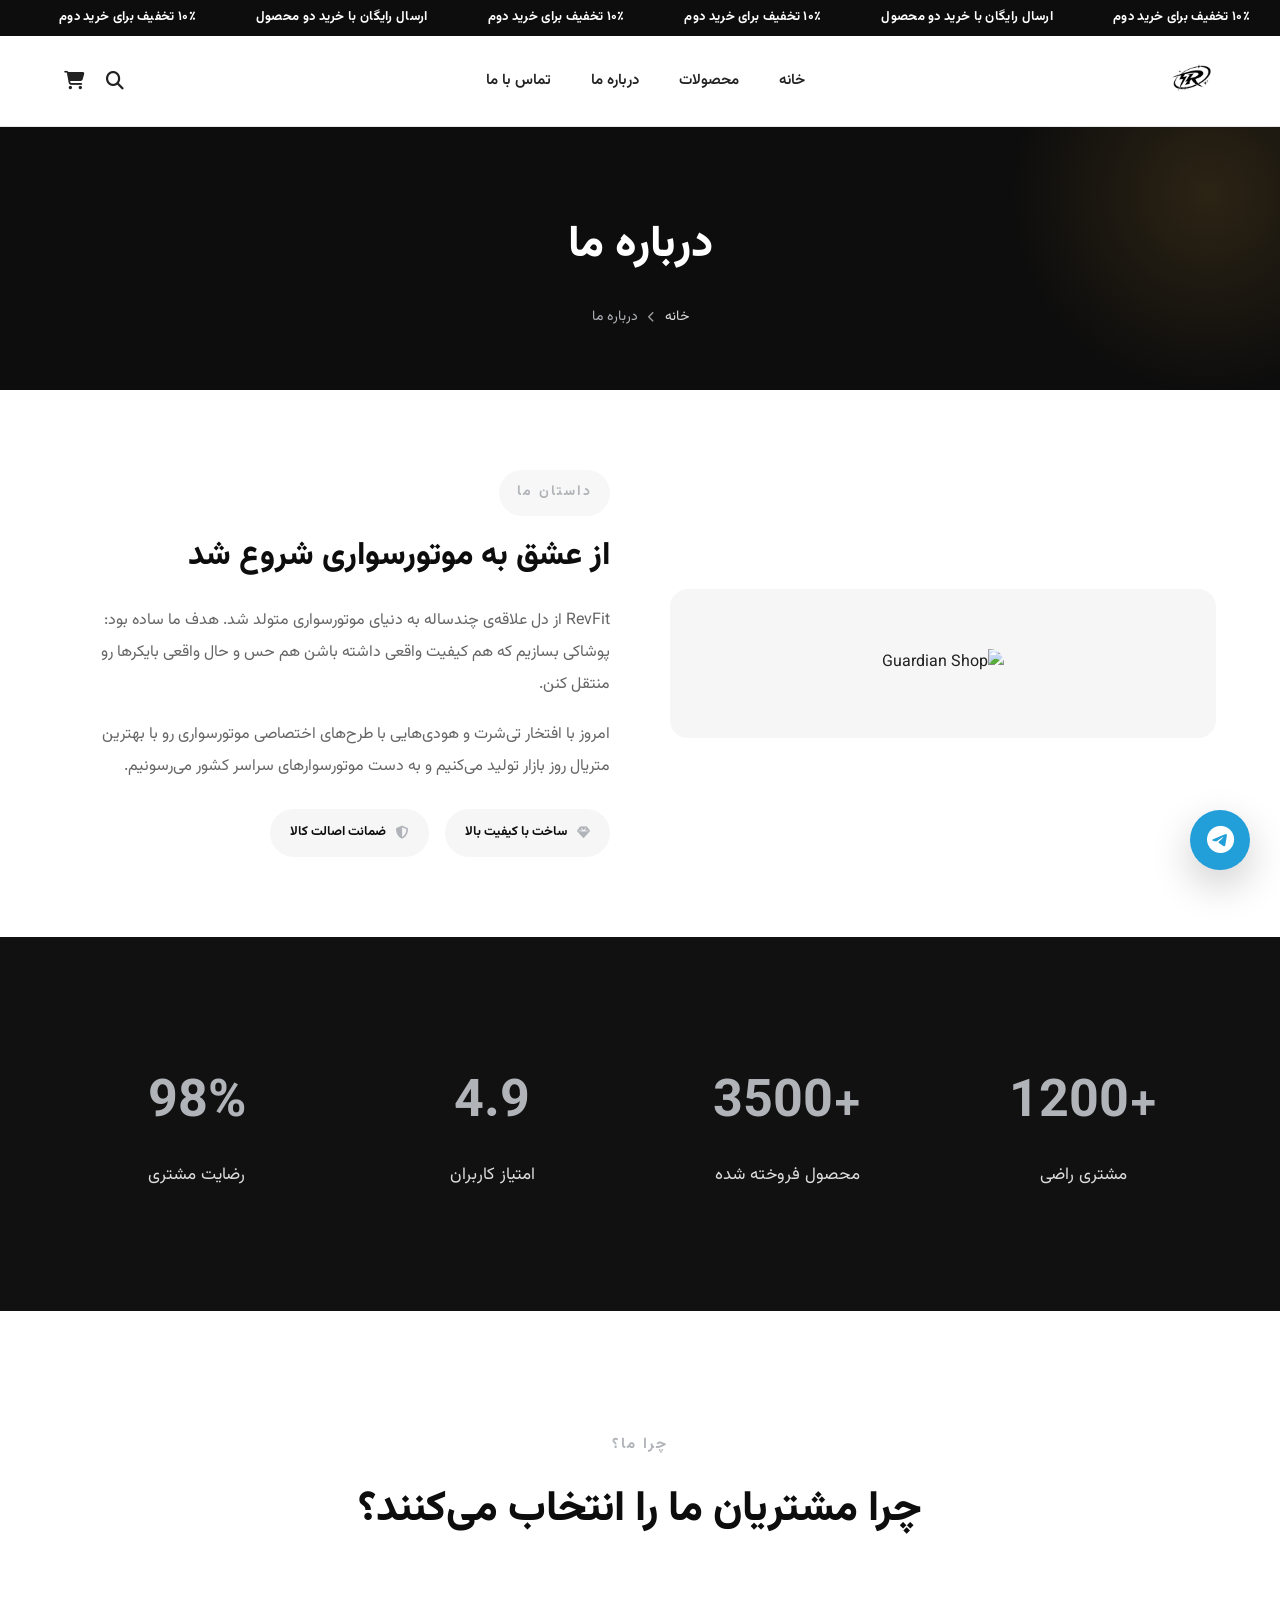
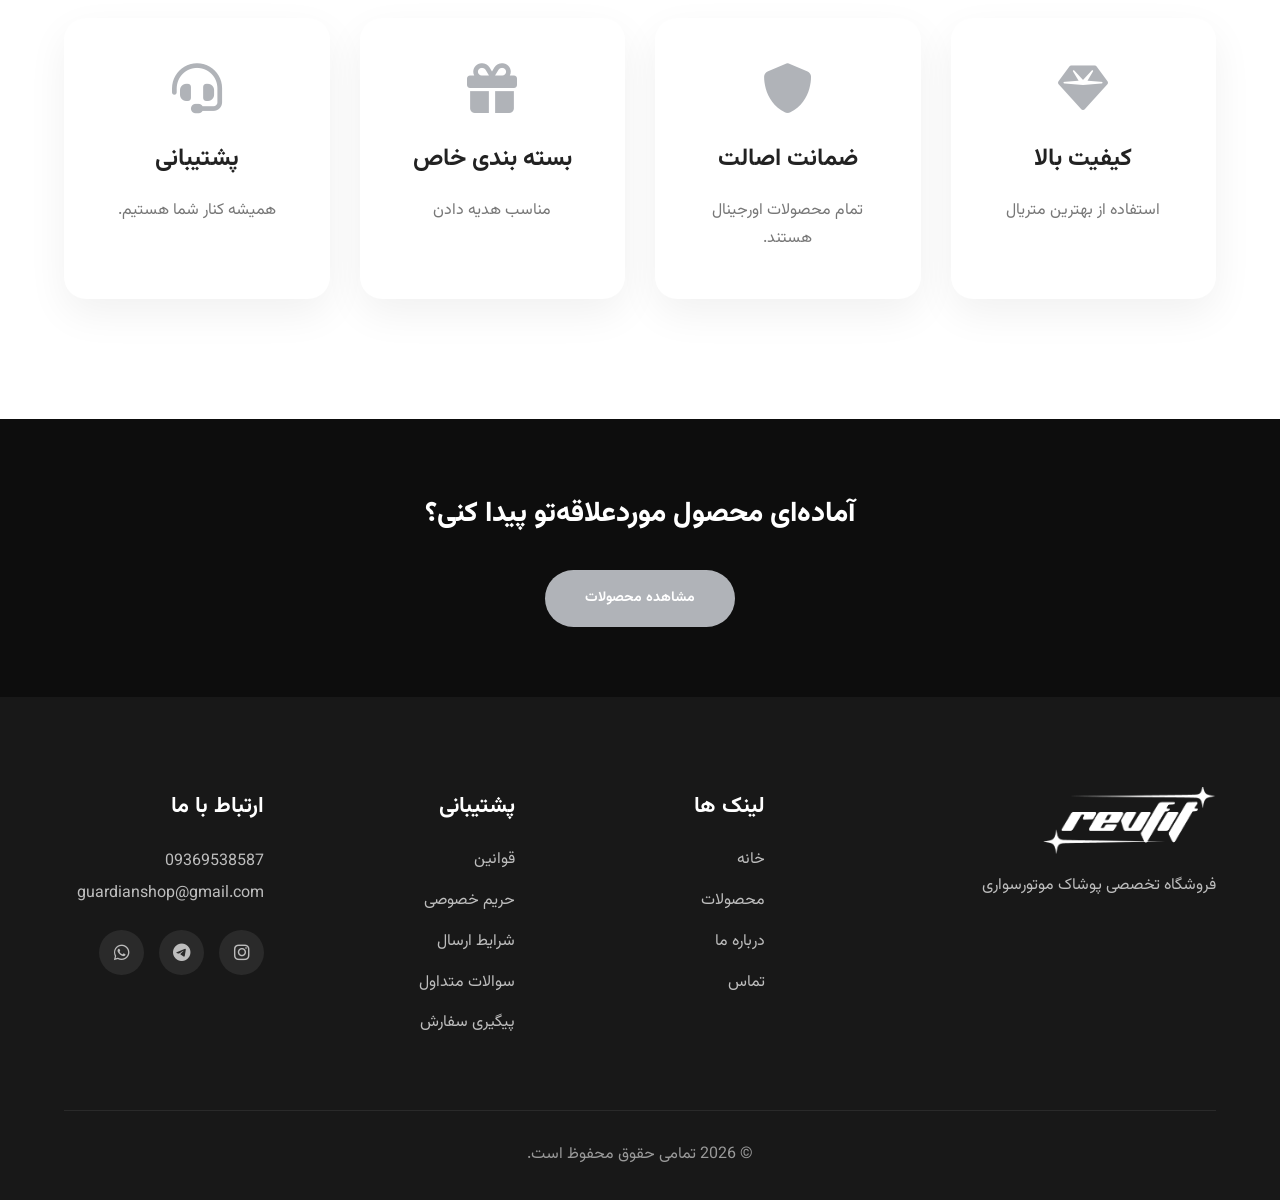
==== html/about.html @ 404ba30d "first commit" ====
<!DOCTYPE html>
<html lang="fa" dir="rtl">

<head>

    <meta charset="UTF-8">

    <meta http-equiv="X-UA-Compatible" content="IE=edge">

    <meta name="viewport" content="width=device-width, initial-scale=1.0">

    <title>درباره ما | RevFit</title>

    <link rel="icon" type="image/png" href="../images//logo1_transparent.png">


    <link rel="stylesheet" href="../css/style.css">

    <link rel="stylesheet" href="../css/products.css">

    <link rel="stylesheet" href="../css/about.css">

    <link
        href="https://fonts.googleapis.com/css2?family=Vazirmatn:wght@300;400;500;600;700;800&display=swap"
        rel="stylesheet">

    <link
        rel="stylesheet"
        href="https://cdnjs.cloudflare.com/ajax/libs/font-awesome/6.7.2/css/all.min.css">

</head>

<body>

<!--=========================================
                PAGE LOADER
==========================================-->

<div class="page-loader" id="pageLoader">

    <div class="loader-spinner"></div>

</div>

<!--=========================================
                MARQUEE BANNER
==========================================-->

<div class="marquee-banner">

    <div class="marquee-track">

        <div class="marquee-group">

            <span>۱۰٪ تخفیف برای خرید دوم</span>

            <span>ارسال رایگان با خرید دو محصول</span>

            <span>۱۰٪ تخفیف برای خرید دوم</span>

        </div>

        <div class="marquee-group" aria-hidden="true">

            <span>۱۰٪ تخفیف برای خرید دوم</span>

            <span>ارسال رایگان با خرید دو محصول</span>

            <span>۱۰٪ تخفیف برای خرید دوم</span>

        </div>

    </div>

</div>

<!--=========================================
                HEADER
==========================================-->

<header class="with-marquee">

<div class="container">

<nav>

<div class="logo">

<a href="index.html"><img src="../images//logo1_transparent.png" alt="Logo"></a>

</div>

<ul class="nav-links">

<li class="mobile-menu-header">

<button class="mobile-menu-close" id="mobileMenuClose"><i class="fa-solid fa-xmark"></i></button>

</li>

<li class="mobile-menu-search-row" id="mobileMenuSearchTrigger">

<i class="fa-solid fa-magnifying-glass"></i> جستجوی محصول...

</li>

<li><a href="index.html">خانه</a></li>

<li><a href="products.html">محصولات</a></li>

<li><a href="about.html" class="active-link">درباره ما</a></li>

<li><a href="contact.html">تماس با ما</a></li>


<li class="mobile-menu-link"><a href="cart.html"><i class="fa-solid fa-cart-shopping"></i> سبد خرید <span class="cart-count mobile-cart-count">0</span></a></li>

</ul>

<div class="nav-icons">

<a href="#" class="search-trigger" id="searchTrigger"><i class="fa-solid fa-magnifying-glass"></i></a>


<a href="cart.html" class="cart-icon-link"><i class="fa-solid fa-cart-shopping"></i><span class="cart-count" id="cartCount">0</span></a>

</div>

<div class="menu-btn">

<i class="fa-solid fa-bars"></i>

</div>

</nav>

</div>

</header>

<!--=========================================
            PAGE BANNER
==========================================-->

<section class="page-banner">

    <div class="container">

        <h1>درباره ما</h1>

        <div class="breadcrumb">

            <a href="index.html">خانه</a>

            <i class="fa-solid fa-chevron-left"></i>

            <span>درباره ما</span>

        </div>

    </div>

</section>

<!--=========================================
            OUR STORY
==========================================-->

<section class="our-story">

    <div class="container">

        <div class="story-grid">

            <div class="story-image">

                <img src="../images//product1.png" alt="Guardian Shop">

            </div>

            <div class="story-content">

                <span class="mini-title">داستان ما</span>

                <h2>از عشق به موتورسواری شروع شد</h2>

                <p>

                    RevFit از دل علاقه‌ی چندساله به دنیای موتورسواری متولد شد.

                    هدف ما ساده بود: پوشاکی بسازیم که هم کیفیت واقعی داشته باشن

                    هم حس و حال واقعی بایکرها رو منتقل کنن.

                </p>

                <p>

                    امروز با افتخار تی‌شرت و هودی‌هایی با طرح‌های اختصاصی موتورسواری رو با بهترین متریال روز

                    بازار تولید می‌کنیم و به دست موتورسوارهای سراسر کشور می‌رسونیم.

                </p>

                <div class="story-badges">

                    <div class="story-badge">

                        <i class="fa-solid fa-gem"></i>

                        <span>ساخت با کیفیت بالا</span>

                    </div>

                    <div class="story-badge">

                        <i class="fa-solid fa-shield-halved"></i>

                        <span>ضمانت اصالت کالا</span>

                    </div>

                </div>

            </div>

        </div>

    </div>

</section>

<!--=========================================
            COUNTER
==========================================-->

<section class="counter">

<div class="container">

<div class="counter-box">

<h2>+1200</h2>

<p>

مشتری راضی

</p>

</div>

<div class="counter-box">

<h2>+3500</h2>

<p>

محصول فروخته شده

</p>

</div>

<div class="counter-box">

<h2>4.9</h2>

<p>

امتیاز کاربران

</p>

</div>

<div class="counter-box">

<h2>98%</h2>

<p>

رضایت مشتری

</p>

</div>

</div>

</section>

<!--=========================================
            WHY CHOOSE US
==========================================-->

<section class="why-us">

<div class="container">

<div class="section-title">

<span>

چرا ما؟

</span>

<h2>

چرا مشتریان ما را انتخاب می‌کنند؟

</h2>

</div>

<div class="why-grid">

<div class="why-card">

<i class="fa-solid fa-gem"></i>

<h3>

کیفیت بالا

</h3>

<p>

استفاده از بهترین متریال

</p>

</div>

<div class="why-card">

<i class="fa-solid fa-shield"></i>

<h3>

ضمانت اصالت

</h3>

<p>

تمام محصولات اورجینال هستند.

</p>

</div>

<div class="why-card">

<i class="fa-solid fa-gift"></i>

<h3>

بسته بندی خاص

</h3>

<p>

مناسب هدیه دادن

</p>

</div>

<div class="why-card">

<i class="fa-solid fa-headset"></i>

<h3>

پشتیبانی

</h3>

<p>

همیشه کنار شما هستیم.

</p>

</div>

</div>

</div>

</section>

<!--=========================================
            CTA
==========================================-->

<section class="about-cta">

    <div class="container">

        <h2>آماده‌ای محصول موردعلاقه‌تو پیدا کنی؟</h2>

        <a href="products.html" class="cta-btn">مشاهده محصولات</a>

    </div>

</section>

<!--=========================================
                FOOTER
==========================================-->

<footer>

<div class="container">

<div class="footer-grid">

<div>

<img src="../images//logo2_transparent.png" alt="RevFit" class="footer-logo">

<p>

فروشگاه تخصصی پوشاک موتورسواری

</p>

</div>

<div>

<h3>

لینک ها

</h3>

<ul>

<li><a href="index.html">خانه</a></li>

<li><a href="products.html">محصولات</a></li>

<li><a href="about.html">درباره ما</a></li>

<li><a href="contact.html">تماس</a></li>

</ul>

</div>

<div>

<h3>

پشتیبانی

</h3>

<ul>

<li><a href="terms.html">قوانین</a></li>

<li><a href="privacy.html">حریم خصوصی</a></li>

<li><a href="shipping.html">شرایط ارسال</a></li>

<li><a href="faq.html">سوالات متداول</a></li>

<li><a href="track-order.html">پیگیری سفارش</a></li>

</ul>

</div>

<div>

<h3>

ارتباط با ما

</h3>

<p>

09369538587

</p>

<p>

guardianshop@gmail.com

</p>

<div class="socials">

<a href="#"><i class="fab fa-instagram"></i></a>

<a href="#"><i class="fab fa-telegram"></i></a>

<a href="#"><i class="fab fa-whatsapp"></i></a>

</div>

</div>

</div>

<div class="copyright">

© 2026 تمامی حقوق محفوظ است.

</div>

</div>

</footer>

<!--=========================================
        BACK TO TOP
==========================================-->

<button id="topBtn">

<i class="fa-solid fa-arrow-up"></i>

</button>

<!--=========================================
        TELEGRAM BUTTON
==========================================-->

<a href="https://t.me/revfit" target="_blank" class="telegram-float">

<i class="fab fa-telegram"></i>

</a>

<!--=========================================
        SCROLL BAR
==========================================-->

<div id="progress-bar"></div>

<!--=========================================
        SEARCH OVERLAY
==========================================-->

<div class="search-overlay" id="searchOverlay">

    <div class="search-box">

        <button class="search-close" id="searchClose">

            <i class="fa-solid fa-xmark"></i>

        </button>

        <div class="search-input-wrap">

            <i class="fa-solid fa-magnifying-glass"></i>

            <input type="text" id="globalSearchInput" placeholder="جستجوی محصول..." autocomplete="off">

        </div>

        <div class="search-results" id="searchResults"></div>

    </div>

</div>

<script src="../js/shop-data.js"></script>

<script src="../js/common.js"></script>

</body>

</html>
---- css/style.css ----
/*==================================================
                GOOGLE FONT
==================================================*/

@import url('https://fonts.googleapis.com/css2?family=Vazirmatn:wght@300;400;500;600;700;800&display=swap');


/*==================================================
                RESET
==================================================*/

*{
margin:0;
padding:0;
box-sizing:border-box;
}

html{

scroll-behavior:smooth;

}

body{

font-family:'Vazirmatn',sans-serif;

background:#ffffff;

color:#222;

overflow-x:hidden;

line-height:1.8;

}

a{

text-decoration:none;

color:inherit;

}

img{

display:block;

max-width:100%;

}

ul{

list-style:none;

}

button{

font-family:inherit;

cursor:pointer;

border:none;

outline:none;

}


/*==================================================
                VARIABLES
==================================================*/

:root{

--primary:#0d0d0d;

--secondary:#666666;

--light:#ffffff;

--gray:#f6f6f6;

--border:#e8e8e8;

--gold:#b0b3b8;

--shadow:0 20px 60px rgba(0,0,0,.08);

--radius:18px;

--transition:.35s;

}


/*==================================================
                CONTAINER
==================================================*/

.container{

width:90%;

max-width:1320px;

margin:auto;

}


/*==================================================
                HEADER
==================================================*/

header{

position:fixed;

top:0;

right:0;

left:0;

background:rgba(255,255,255,.92);

backdrop-filter:blur(15px);

z-index:999;

border-bottom:1px solid rgba(0,0,0,.05);

}


/*==================================================
                NAVBAR
==================================================*/

nav{

display:flex;

align-items:center;

justify-content:space-between;

height:90px;

}

.logo img{

height:42px;

}

.nav-links{

display:flex;

gap:40px;

}

.mobile-menu-link{

display:none;

}

.mobile-menu-header,
.mobile-menu-search-row{

display:none;

}

.mobile-menu-link a{

display:flex;

align-items:center;

gap:10px;

}

.mobile-cart-count{

position:static;

display:none;

min-width:18px;

height:18px;

padding:0 4px;

border-radius:50%;

background:var(--gold);

color:#fff;

font-size:10px;

font-weight:800;

align-items:center;

justify-content:center;

line-height:1;

}

.nav-links a{

font-size:15px;

font-weight:600;

transition:.3s;

position:relative;

}

.nav-links a::after{

content:"";

position:absolute;

right:0;

bottom:-8px;

width:0;

height:2px;

background:var(--gold);

transition:.3s;

}

.nav-links a:hover::after{

width:100%;

}

.nav-icons{

display:flex;

gap:22px;

font-size:18px;

}

.nav-icons a{

position:relative;

display:inline-flex;

}

.nav-icons i{

transition:.3s;

cursor:pointer;

}

.nav-icons i:hover{

color:var(--gold);

transform:translateY(-3px);

}

.cart-count{

position:absolute;

top:-9px;

left:-11px;

min-width:18px;

height:18px;

padding:0 4px;

border-radius:50%;

background:var(--gold);

color:#fff;

font-size:10px;

font-weight:800;

display:none;

align-items:center;

justify-content:center;

line-height:1;

}

.menu-btn{

display:none;

font-size:28px;

cursor:pointer;

}


/*==================================================
                HERO
==================================================*/

.hero{

padding-top:160px;

padding-bottom:120px;

background:#fff;

}

.hero-content{

display:flex;

align-items:center;

justify-content:space-between;

gap:80px;

}

.hero-text{

flex:1;

}

.hero-image{

flex:1;

display:flex;

justify-content:center;

}

.hero-image img{

width:520px;

filter:drop-shadow(0 35px 40px rgba(0,0,0,.15));

transition:.5s;

}

.hero-image img:hover{

transform:translateY(-15px);

}

.mini-title{

display:inline-block;

padding:10px 18px;

background:#f7f7f7;

border-radius:30px;

margin-bottom:25px;

font-size:14px;

color:var(--gold);

font-weight:700;

}

.hero-text h1{

font-size:58px;

font-weight:800;

line-height:1.3;

margin-bottom:25px;

}

.hero-text p{

color:#666;

font-size:18px;

max-width:520px;

margin-bottom:40px;

}

.hero-buttons{

display:flex;

gap:18px;

}

.btn{

background:var(--primary);

color:#fff;

padding:18px 40px;

border-radius:50px;

transition:.3s;

font-weight:700;

}

.btn:hover{

background:var(--gold);

transform:translateY(-4px);

}

.btn-outline{

padding:18px 40px;

border:2px solid #ddd;

border-radius:50px;

transition:.3s;

font-weight:700;

}

.btn-outline:hover{

border-color:var(--gold);

color:var(--gold);

}


/*==================================================
                FEATURES
==================================================*/

.features{

padding:90px 0;

background:#fafafa;

}

.features .container{

display:grid;

grid-template-columns:repeat(4,1fr);

gap:30px;

}

.feature{

background:#fff;

padding:40px;

border-radius:18px;

text-align:center;

box-shadow:var(--shadow);

transition:.4s;

}

.feature:hover{

transform:translateY(-12px);

}

.feature i{

font-size:42px;

color:var(--gold);

margin-bottom:20px;

}

.feature h3{

margin-bottom:10px;

font-size:22px;

}

.feature p{

color:#777;

}
/*==================================================
                SECTION TITLE
==================================================*/

.section-title{

text-align:center;

margin-bottom:70px;

}

.section-title span{

display:inline-block;

color:var(--gold);

font-size:15px;

font-weight:700;

margin-bottom:15px;

letter-spacing:2px;

text-transform:uppercase;

}

.section-title h2{

font-size:42px;

font-weight:800;

color:var(--primary);

}



/*==================================================
                CATEGORIES
==================================================*/

.categories{

padding:120px 0;

background:#fff;

}

.categories-grid{

display:grid;

grid-template-columns:repeat(4,1fr);

gap:30px;

}

.category-card{

background:#fff;

border-radius:25px;

overflow:hidden;

box-shadow:0 15px 40px rgba(0,0,0,.06);

transition:.45s;

cursor:pointer;

}

.category-card:hover{

transform:translateY(-12px);

box-shadow:0 25px 60px rgba(0,0,0,.12);

}

.category-card img{

width:100%;

height:320px;

object-fit:cover;

transition:.5s;

}

.category-card:hover img{

transform:scale(1.08);

}

.category-card h3{

padding:25px;

text-align:center;

font-size:22px;

font-weight:700;

}



/*==================================================
                PRODUCTS
==================================================*/

.products{

padding:120px 0;

background:var(--gray);

}

.products-grid{

display:grid;

grid-template-columns:repeat(4,1fr);

gap:35px;

}

.product-card{

background:#fff;

border-radius:25px;

overflow:hidden;

transition:.45s;

box-shadow:0 20px 50px rgba(0,0,0,.05);

position:relative;

}

.product-card:hover{

transform:translateY(-15px);

box-shadow:0 30px 70px rgba(0,0,0,.12);

}

.product-image{

position:relative;

height:330px;

display:flex;

align-items:center;

justify-content:center;

padding:40px;

background:#fafafa;

overflow:hidden;

}

.product-image img{

width:100%;

max-width:240px;

transition:.5s;

}

.product-card:hover img{

transform:scale(1.12) rotate(-5deg);

}

.product-info{

display:block;

padding:30px;

text-align:center;

color:inherit;

text-decoration:none;

}

.product-info h3{

font-size:22px;

margin-bottom:12px;

font-weight:700;

}

.price{

display:block;

font-size:22px;

font-weight:800;

color:var(--primary);

margin-bottom:25px;

}

.product-info button{

width:100%;

height:55px;

border-radius:50px;

background:var(--primary);

color:#fff;

font-size:15px;

font-weight:700;

transition:.35s;

}

.product-info button:hover{

background:var(--gold);

}



/*==================================================
                BANNER
==================================================*/

.banner{

padding:120px 0;

background:#fff;

}

.banner-content{

display:grid;

grid-template-columns:1fr 1fr;

align-items:center;

gap:70px;

}

.banner-image{

overflow:hidden;

border-radius:30px;

box-shadow:0 25px 70px rgba(0,0,0,.10);

}

.banner-image img{

width:100%;

height:600px;

object-fit:cover;

transition:.6s;

}

.banner-image:hover img{

transform:scale(1.05);

}

.banner-text span{

color:var(--gold);

font-weight:700;

letter-spacing:2px;

}

.banner-text h2{

font-size:48px;

margin:20px 0;

line-height:1.4;

}

.banner-text p{

font-size:18px;

color:#666;

margin-bottom:35px;

max-width:500px;

}



/*==================================================
                BUTTON EFFECT
==================================================*/

.btn{

position:relative;

overflow:hidden;

}

.btn::before{

content:"";

position:absolute;

top:0;

left:-100%;

width:100%;

height:100%;

background:rgba(255,255,255,.18);

transition:.5s;

}

.btn:hover::before{

left:100%;

}
/*==================================================
                    ABOUT
==================================================*/

.about{

padding:120px 0;

background:#fafafa;

}

.about .container{

display:grid;

grid-template-columns:1fr 1fr;

gap:80px;

align-items:center;

}

.about-image{

overflow:hidden;

border-radius:30px;

box-shadow:0 25px 60px rgba(0,0,0,.08);

}

.about-image img{

width:100%;

height:650px;

object-fit:cover;

transition:.6s;

}

.about-image:hover img{

transform:scale(1.05);

}

.about-content span{

color:var(--gold);

font-weight:700;

letter-spacing:2px;

}

.about-content h2{

font-size:46px;

margin:20px 0;

line-height:1.4;

}

.about-content p{

color:#666;

font-size:18px;

line-height:2;

margin-bottom:35px;

}



/*==================================================
                    COUNTER
==================================================*/

.counter{

padding:90px 0;

background:#111;

color:#fff;

}

.counter .container{

display:grid;

grid-template-columns:repeat(4,1fr);

gap:30px;

text-align:center;

}

.counter-box{

padding:30px;

}

.counter-box h2{

font-size:52px;

color:var(--gold);

margin-bottom:10px;

}

.counter-box p{

font-size:17px;

color:#ddd;

}



/*==================================================
                    WHY US
==================================================*/

.why-us{

padding:120px 0;

background:#fff;

}

.why-grid{

display:grid;

grid-template-columns:repeat(4,1fr);

gap:30px;

}

.why-card{

background:#fff;

padding:45px 35px;

text-align:center;

border-radius:22px;

box-shadow:0 15px 40px rgba(0,0,0,.06);

transition:.4s;

}

.why-card:hover{

transform:translateY(-12px);

}

.why-card i{

font-size:50px;

margin-bottom:25px;

color:var(--gold);

}

.why-card h3{

margin-bottom:15px;

font-size:24px;

}

.why-card p{

color:#777;

}



/*==================================================
                TESTIMONIALS
==================================================*/

.testimonials{

padding:120px 0;

background:#f8f8f8;

}

.testimonial-grid{

display:grid;

grid-template-columns:repeat(3,1fr);

gap:30px;

}

.testimonial-card{

background:#fff;

padding:45px;

border-radius:25px;

box-shadow:0 20px 50px rgba(0,0,0,.05);

transition:.4s;

}

.testimonial-card:hover{

transform:translateY(-10px);

}

.stars{

font-size:22px;

color:#ffc107;

margin-bottom:20px;

}

.testimonial-card p{

line-height:2;

color:#666;

margin-bottom:25px;

}

.testimonial-card h4{

font-size:18px;

font-weight:700;

}



/*==================================================
                CARD HOVER
==================================================*/

.category-card,
.product-card,
.why-card,
.testimonial-card{

transition:all .35s ease;

}

.category-card:hover,
.product-card:hover,
.why-card:hover,
.testimonial-card:hover{

box-shadow:0 35px 80px rgba(0,0,0,.12);

}



/*==================================================
                IMAGE RADIUS
==================================================*/

img{

border-radius:inherit;

}



/*==================================================
                SECTIONS
==================================================*/

section{

position:relative;

overflow:hidden;

}
/*==================================================
                INSTAGRAM
==================================================*/

.instagram{

padding:120px 0;

background:#fff;

}

.instagram-grid{

display:grid;

grid-template-columns:repeat(6,1fr);

gap:20px;

}

.instagram-grid img{

width:100%;

height:220px;

object-fit:cover;

border-radius:20px;

transition:.45s;

cursor:pointer;

}

.instagram-grid img:hover{

transform:translateY(-8px) scale(1.05);

box-shadow:0 25px 50px rgba(0,0,0,.15);

}



/*==================================================
                NEWSLETTER
==================================================*/

.newsletter{

padding:100px 0;

background:#111;

text-align:center;

color:#fff;

}

.newsletter h2{

font-size:42px;

margin-bottom:20px;

}

.newsletter p{

color:#ccc;

margin-bottom:40px;

}

.newsletter form{

display:flex;

justify-content:center;

gap:15px;

flex-wrap:wrap;

}

.newsletter input{

width:420px;

height:60px;

border:none;

outline:none;

border-radius:50px;

padding:0 25px;

font-size:16px;

}

.newsletter button{

height:60px;

padding:0 35px;

border-radius:50px;

background:var(--gold);

color:#fff;

font-weight:700;

transition:.35s;

}

.newsletter button:hover{

transform:translateY(-4px);

}



/*==================================================
                    FOOTER
==================================================*/

footer{

background:#181818;

color:#fff;

padding:90px 0 30px;

}

.footer-grid{

display:grid;

grid-template-columns:2fr 1fr 1fr 1fr;

gap:50px;

}

.footer-grid h3{

margin-bottom:20px;

font-size:22px;

}

.footer-grid p{

color:#bdbdbd;

line-height:2;

}

.footer-grid ul li{

margin-bottom:12px;

}

.footer-grid a{

color:#bdbdbd;

transition:.3s;

}

.footer-grid a:hover{

color:#fff;

padding-right:8px;

}

.socials{

display:flex;

gap:15px;

margin-top:20px;

}

.socials a{

width:45px;

height:45px;

display:flex;

align-items:center;

justify-content:center;

border-radius:50%;

background:#2a2a2a;

font-size:18px;

transition:.35s;

}

.socials a:hover{

background:var(--gold);

transform:translateY(-5px);

}

.copyright{

margin-top:60px;

padding-top:30px;

border-top:1px solid rgba(255,255,255,.08);

text-align:center;

color:#999;

}



/*==================================================
                TOP BUTTON
==================================================*/

#topBtn{

position:fixed;

left:30px;

bottom:30px;

width:55px;

height:55px;

border-radius:50%;

background:var(--gold);

color:#fff;

font-size:20px;

display:flex;

align-items:center;

justify-content:center;

box-shadow:0 15px 35px rgba(0,0,0,.2);

opacity:0;

visibility:hidden;

transition:.35s;

z-index:999;

}

#topBtn.show{

opacity:1;

visibility:visible;

}



/*==================================================
                WHATSAPP
==================================================*/

.telegram-float{

position:fixed;

right:30px;

bottom:30px;

width:60px;

height:60px;

border-radius:50%;

background:#229ED9;

display:flex;

align-items:center;

justify-content:center;

font-size:28px;

color:#fff;

box-shadow:0 15px 40px rgba(0,0,0,.2);

transition:.35s;

z-index:999;

}

.telegram-float:hover{

transform:scale(1.1);

}



/*==================================================
                PROGRESS BAR
==================================================*/

#progress-bar{

position:fixed;

top:0;

left:0;

height:4px;

width:0;

background:var(--gold);

z-index:99999;

}



/*==================================================
                RESPONSIVE
==================================================*/

/*=========================================
        RESPONSIVE
=========================================*/

/* لپتاپ */

@media (max-width:1200px){

.container{

width:95%;

}

.hero-text h1{

font-size:48px;

}

.products-grid{

grid-template-columns:repeat(3,1fr);

}

.categories-grid{

grid-template-columns:repeat(2,1fr);

}

.why-grid{

grid-template-columns:repeat(2,1fr);

}

.instagram-grid{

grid-template-columns:repeat(3,1fr);

}

.footer-grid{

grid-template-columns:repeat(2,1fr);

}

}


/* تبلت */

@media (max-width:992px){

.hero-content{

flex-direction:column-reverse;

text-align:center;

}

.hero-text p{

margin:auto;

margin-bottom:35px;

}

.hero-buttons{

justify-content:center;

}

.hero-image img{

width:420px;

}

.about .container{

grid-template-columns:1fr;

}

.about-content{

text-align:center;

}

.banner-content{

grid-template-columns:1fr;

}

.banner-text{

text-align:center;

}

.products-grid{

grid-template-columns:repeat(2,1fr);

}

.counter .container{

grid-template-columns:repeat(2,1fr);

}

.testimonial-grid{

grid-template-columns:1fr;

}

}


/* موبایل */

@media (max-width:768px){

nav{

height:75px;

}

.menu-btn{

display:block;

font-size:28px;

z-index:1001;

}

.nav-links{

position:fixed;

top:0;

right:-100%;

width:100%;

height:100vh;

height:100dvh;

background:#fff;

display:flex;

flex-direction:column;

padding:0;

gap:0;

transition:.4s;

z-index:1002;

overflow-y:auto;

}

.nav-links.active{

right:0;

}

.mobile-menu-header{

display:flex;

justify-content:flex-end;

padding:20px 24px;

border-bottom:1px solid var(--border);

}

.mobile-menu-close{

width:42px;

height:42px;

border-radius:50%;

border:none;

background:var(--gray);

font-size:17px;

color:var(--primary);

cursor:pointer;

transition:var(--transition);

}

.mobile-menu-close:hover{

background:var(--gold);

color:#fff;

}

.mobile-menu-search-row{

display:flex;

align-items:center;

gap:12px;

margin:20px 24px 10px;

padding:15px 20px;

background:var(--gray);

border-radius:50px;

color:var(--secondary);

font-size:14px;

cursor:pointer;

}

.nav-links li:not(.mobile-menu-header):not(.mobile-menu-search-row){

border-bottom:1px solid var(--border);

}

.nav-links li a{

display:flex;

align-items:center;

gap:12px;

padding:20px 24px;

font-size:16px;

}

.nav-links li a::after{

display:none;

}

.mobile-menu-link{

display:block;

}

.nav-icons .search-trigger{

display:none;

}

.logo{

order:2;

margin:0 auto;

}

.menu-btn{

order:1;

}

.nav-icons{

order:3;

gap:16px;

font-size:16px;

}

.hero{

padding-top:120px;

padding-bottom:80px;

}

.hero-text h1{

font-size:34px;

}

.hero-text p{

font-size:16px;

}

.hero-image img{

width:300px;

}

.hero-buttons{

flex-direction:column;

}

.btn,

.btn-outline{

width:100%;

text-align:center;

}

.section-title h2{

font-size:30px;

}

.products-grid{

grid-template-columns:1fr;

}

.categories-grid{

grid-template-columns:1fr;

}

.why-grid{

grid-template-columns:1fr;

}

.instagram-grid{

grid-template-columns:repeat(2,1fr);

gap:10px;

}

.instagram-grid img{

height:170px;

}

.footer-grid{

grid-template-columns:1fr;

text-align:center;

}

.socials{

justify-content:center;

}

.counter .container{

grid-template-columns:1fr;

}

.newsletter form{

flex-direction:column;

}

.newsletter input{

width:100%;

}

.newsletter button{

width:100%;

}

.banner-image img{

height:320px;

}

.about-image img{

height:350px;

}

}


/* موبایل کوچک */

@media (max-width:480px){

.logo img{

height:32px;

}

.nav-icons{

gap:10px;

font-size:15px;

}

.hero-text h1{

font-size:28px;

line-height:1.5;

}

.section-title h2{

font-size:24px;

}

.feature{

padding:25px;

}

.product-card{

border-radius:18px;

}

.product-image{

height:260px;

}

.product-image img{

max-width:170px;

}

.telegram-float{

display:none;

}

#topBtn{

width:50px;

height:50px;

left:15px;

bottom:15px;

}

}

/*==================================================
        GLOBAL SEARCH OVERLAY
==================================================*/

.search-overlay{

position:fixed;

inset:0;

background:rgba(17,17,17,.7);

display:flex;

align-items:flex-start;

justify-content:center;

padding:100px 20px;

z-index:999999;

opacity:0;

visibility:hidden;

transition:.3s;

}

.search-overlay.show{

opacity:1;

visibility:visible;

}

.search-box{

background:#fff;

border-radius:20px;

width:100%;

max-width:650px;

padding:30px;

position:relative;

transform:translateY(-20px);

transition:.3s;

max-height:75vh;

display:flex;

flex-direction:column;

}

.search-overlay.show .search-box{

transform:translateY(0);

}

.search-close{

position:absolute;

top:20px;

left:20px;

width:38px;

height:38px;

border-radius:50%;

background:var(--gray);

border:none;

display:flex;

align-items:center;

justify-content:center;

font-size:15px;

color:var(--primary);

cursor:pointer;

transition:var(--transition);

}

.search-close:hover{

background:var(--gold);

color:#fff;

}

.search-input-wrap{

display:flex;

align-items:center;

gap:14px;

border:2px solid var(--border);

border-radius:50px;

padding:16px 22px;

margin-bottom:20px;

}

.search-input-wrap i{

color:var(--secondary);

font-size:16px;

}

.search-input-wrap input{

border:none;

outline:none;

font-family:inherit;

font-size:15px;

width:100%;

color:var(--primary);

background:transparent;

}

.search-results{

overflow-y:auto;

display:flex;

flex-direction:column;

gap:10px;

}

.search-result-item{

display:flex;

align-items:center;

gap:16px;

padding:12px;

border-radius:14px;

transition:var(--transition);

}

.search-result-item:hover{

background:var(--gray);

}

.search-result-item img{

width:56px;

height:56px;

object-fit:contain;

background:#fafafa;

border-radius:10px;

padding:6px;

}

.search-result-item h4{

font-size:14px;

font-weight:700;

color:var(--primary);

margin-bottom:6px;

}

.search-result-item span{

font-size:13px;

color:var(--gold);

font-weight:700;

}

.search-empty{

text-align:center;

color:var(--secondary);

padding:20px 0;

font-size:14px;

}

@media (max-width:576px){

.search-overlay{

padding:60px 16px;

}

.search-box{

padding:22px;

}

}


/*==================================================
        HERO SLIDER
==================================================*/

.hero-slider{

position:relative;

margin-top:126px;

height:600px;

overflow:hidden;

}

.slider-slide{

position:absolute;

inset:0;

background-size:cover;

background-position:center;

display:flex;

align-items:center;

justify-content:center;

opacity:0;

transition:opacity 1s ease;

z-index:1;

}

.slider-slide.active{

opacity:1;

z-index:2;

}

.slider-overlay{

position:absolute;

inset:0;

background:linear-gradient(180deg, rgba(17,17,17,.35) 0%, rgba(17,17,17,.65) 100%);

}

.slider-content{

position:relative;

z-index:2;

text-align:center;

max-width:600px;

padding:0 20px;

}

.slider-content .mini-title{

display:inline-block;

color:var(--gold);

font-size:14px;

font-weight:700;

letter-spacing:2px;

text-transform:uppercase;

margin-bottom:16px;

}

.slider-content h1{

color:#fff;

font-size:42px;

font-weight:800;

margin-bottom:16px;

}

.slider-content h1.slogan-en{

direction:ltr;

font-family:Georgia, 'Times New Roman', serif;

font-style:italic;

font-weight:700;

font-size:36px;

line-height:1.3;

}

.slider-content p{

color:rgba(255,255,255,.85);

font-size:16px;

margin-bottom:28px;

}

.slider-content .btn{

display:inline-block;

}

.slider-dots{

position:absolute;

bottom:26px;

right:50%;

transform:translateX(50%);

display:flex;

gap:10px;

z-index:3;

}

.slider-dot{

width:10px;

height:10px;

border-radius:50%;

border:none;

background:rgba(255,255,255,.5);

cursor:pointer;

transition:var(--transition);

padding:0;

}

.slider-dot.active{

background:var(--gold);

width:26px;

border-radius:6px;

}


/*==================================================
        RESPONSIVE
==================================================*/

@media (max-width:768px){

.hero-slider{

height:420px;

}

.slider-content h1{

font-size:28px;

}

.slider-content h1.slogan-en{

font-size:22px;

}

.slider-content p{

font-size:14px;

}

}

@media (max-width:480px){

.hero-slider{

height:360px;

}

.slider-content h1{

font-size:24px;

}

}


/*==================================================
        FEATURED PRODUCTS - VIEW PRODUCT LINK
==================================================*/

.home-view-product{

display:flex;

align-items:center;

justify-content:center;

width:100%;

height:55px;

border-radius:50px;

background:var(--primary);

color:#fff;

font-size:15px;

font-weight:700;

transition:.35s;

}

.home-view-product:hover{

background:var(--gold);

}


/*==================================================
        OUT OF STOCK BADGE
==================================================*/

.out-of-stock-badge{

position:absolute;

top:14px;

left:14px;

background:#e0445b;

color:#fff;

font-size:11px;

font-weight:800;

padding:5px 12px;

border-radius:50px;

z-index:2;

}


/*==================================================
        FOOTER LOGO (revfit wordmark inverted to white)
==================================================*/

.footer-logo{

max-width:180px;

filter:invert(1) brightness(1.4);

margin-bottom:16px;

}


/*==================================================
        MOBILE SLIDER (فقط موبایل)

        این کلاس‌ها روی سه بخش اعمال می‌شن:
        ویژگی‌ها (.features)، محصولات ویژه
        (#featuredProductsGrid)، شمارنده‌ها (.counter)
        تا زیر ۷۶۸px به‌جای گرید، یکی‌یکی با
        فاصله‌ی ۳ ثانیه نشون داده بشن.
==================================================*/

.mobile-slider-dots{

display:none;

}

@media (max-width:768px){

.features .container,
#featuredProductsGrid,
.counter .container,
.instagram-grid{

display:block;

position:relative;

}

.features .feature,
#featuredProductsGrid .product-card,
.counter .counter-box,
.instagram-grid img{

display:none;

opacity:0;

transition:opacity .5s ease;

}

.features .feature.mobile-slide-active,
.counter .counter-box.mobile-slide-active,
.instagram-grid img.mobile-slide-active{

display:block;

opacity:1;

}

#featuredProductsGrid .product-card.mobile-slide-active{

display:block;

opacity:1;

max-width:320px;

margin:0 auto;

}

.mobile-slider-dots{

display:flex;

align-items:center;

justify-content:center;

gap:8px;

margin-top:22px;

}

.mobile-slider-dot{

width:8px;

height:8px;

border-radius:50%;

border:none;

background:var(--border);

cursor:pointer;

padding:0;

transition:var(--transition);

}

.mobile-slider-dot.active{

background:var(--gold);

width:22px;

border-radius:5px;

}

}



/*==================================================
        MARQUEE BANNER (فقط هوم‌پیج)
==================================================*/

.marquee-banner{

position:fixed;

top:0;

right:0;

left:0;

z-index:1000;

background:var(--primary);

overflow:hidden;

height:36px;

display:flex;

align-items:center;

}

.marquee-track{

display:flex;

flex-shrink:0;

width:max-content;

animation:marquee-scroll 12s linear infinite;

}

.marquee-group{

display:flex;

flex-shrink:0;

white-space:nowrap;

}

.marquee-track span{

padding:0 30px;

color:#fff;

font-size:13px;

font-weight:700;

letter-spacing:.3px;

white-space:nowrap;

}

@keyframes marquee-scroll{

from{

transform:translateX(0);

}

to{

transform:translateX(-50%);

}

}

header.with-marquee{

top:36px;

}

@media (max-width:768px){

.marquee-banner{

height:32px;

}

.marquee-track{

animation-duration:8s;

}

.marquee-track span{

padding:0 20px;

font-size:11px;

}

header.with-marquee{

top:32px;

}

}


/*==================================================
        STATIC CONTENT PAGES (قوانین، حریم خصوصی،
        شرایط ارسال، سوالات متداول)
==================================================*/

.static-page{

padding:70px 0 100px;

}

.static-page-text{

max-width:800px;

margin:0 auto;

}

.static-page-text h3{

font-size:19px;

font-weight:800;

color:var(--primary);

margin:32px 0 14px;

}

.static-page-text h3:first-child{

margin-top:0;

}

.static-page-text p{

font-size:15px;

line-height:2;

color:var(--secondary);

}

.static-faq{

max-width:800px;

margin:0 auto;

}


/*==================================================
        FEATURED PRODUCTS (هوم‌پیج) - بدون باکس
        هماهنگ با استایل صفحه‌ی محصولات
==================================================*/

#featuredProductsGrid .product-card{

display:flex;

flex-direction:column;

background:transparent;

border:none;

border-radius:0;

box-shadow:none;

}

#featuredProductsGrid .product-card:hover{

border:none;

box-shadow:none;

transform:none;

}

#featuredProductsGrid .product-card:hover img{

transform:scale(1.04);

}

#featuredProductsGrid .product-image{

position:relative;

background:#f5f4f2;

border-radius:0;

padding:30px;

}

#featuredProductsGrid .product-info{

margin-top:auto;

padding-top:18px;

}

#featuredProductsGrid .product-image a{

display:grid;

align-items:center;

justify-content:center;

width:100%;

height:100%;

}

#featuredProductsGrid .product-image-main,
#featuredProductsGrid .product-image-hover{

grid-area:1 / 1;

}

#featuredProductsGrid .product-image-hover{

opacity:0;

transition:opacity .4s ease;

}

#featuredProductsGrid .product-card:hover .product-image-hover{

opacity:1;

}

#featuredProductsGrid .product-card:hover .product-image-main{

opacity:0;

}


/*==================================================
        PAGE LOADER (اسپینر لودینگ قبل از لود کامل سایت)
==================================================*/

.page-loader{

position:fixed;

inset:0;

background:#fff;

display:flex;

align-items:center;

justify-content:center;

z-index:99999;

transition:opacity .4s ease, visibility .4s ease;

}

.page-loader.loaded{

opacity:0;

visibility:hidden;

pointer-events:none;

}

.loader-spinner{

width:48px;

height:48px;

border:4px solid var(--border);

border-top-color:var(--primary);

border-radius:50%;

animation:page-loader-spin .8s linear infinite;

}

@keyframes page-loader-spin{

to{

transform:rotate(360deg);

}

}
---- css/products.css ----
/*==================================================
        PAGE BANNER (Inner Pages Hero)
==================================================*/

.page-banner{

margin-top:126px;

padding:80px 0 60px;

background:var(--primary);

text-align:center;

position:relative;

overflow:hidden;

}

.page-banner::before{

content:"";

position:absolute;

top:-50%;

right:-10%;

width:400px;

height:400px;

background:radial-gradient(circle,rgba(184,137,51,.18) 0%,rgba(184,137,51,0) 70%);

}

.page-banner .mini-title{

display:inline-block;

color:var(--gold);

font-size:14px;

font-weight:700;

letter-spacing:2px;

text-transform:uppercase;

margin-bottom:12px;

}

.page-banner h1{

color:#fff;

font-size:44px;

font-weight:800;

margin-bottom:20px;

}

.breadcrumb{

display:flex;

align-items:center;

justify-content:center;

gap:10px;

color:rgba(255,255,255,.6);

font-size:14px;

}

.breadcrumb a{

color:rgba(255,255,255,.85);

transition:var(--transition);

}

.breadcrumb a:hover{

color:var(--gold);

}

.breadcrumb i{

font-size:11px;

}

.breadcrumb span{

color:var(--gold);

}


/*==================================================
        SHOP TOOLBAR
==================================================*/

.shop-toolbar-section{

background:var(--gray);

padding:40px 0 0;

}

.shop-toolbar{

background:#fff;

border-radius:var(--radius);

box-shadow:var(--shadow);

padding:22px 30px;

display:flex;

align-items:center;

justify-content:space-between;

gap:20px;

flex-wrap:wrap;

}

.toolbar-search{

display:flex;

align-items:center;

gap:12px;

background:var(--gray);

border-radius:50px;

padding:12px 22px;

flex:1;

min-width:220px;

max-width:360px;

}

.toolbar-search i{

color:var(--secondary);

font-size:15px;

}

.toolbar-search input{

border:none;

outline:none;

background:transparent;

font-family:inherit;

font-size:14px;

width:100%;

color:var(--primary);

}

.toolbar-result{

color:var(--secondary);

font-size:14px;

font-weight:500;

white-space:nowrap;

}

.toolbar-sort{

display:flex;

align-items:center;

gap:10px;

white-space:nowrap;

}

.toolbar-sort label{

font-size:14px;

font-weight:600;

color:var(--primary);

}

.toolbar-sort select{

font-family:inherit;

font-size:14px;

font-weight:600;

color:var(--primary);

border:2px solid var(--border);

border-radius:50px;

padding:10px 18px;

background:#fff;

outline:none;

cursor:pointer;

transition:var(--transition);

}

.toolbar-sort select:hover,
.toolbar-sort select:focus{

border-color:var(--gold);

}


/*==================================================
        SHOP PRODUCTS GRID (overrides section padding)
==================================================*/

.shop-products{

padding:60px 0 120px;

}

.shop-products .products-grid{

margin-bottom:60px;

gap:0;

}

.shop-products .product-card{

display:flex;

flex-direction:column;

background:transparent;

border:none;

border-radius:0;

box-shadow:none;

}

.shop-products .product-card:hover{

border:none;

box-shadow:none;

transform:none;

}

.shop-products .product-card:hover img{

transform:scale(1.04);

}

.shop-products .product-image{

position:relative;

background:#f5f4f2;

border-radius:0;

padding:30px;

}

.product-image a{

display:grid;

align-items:center;

justify-content:center;

width:100%;

height:100%;

}

.shop-products .product-info{

margin-top:auto;

padding-top:18px;

}

.shop-products .product-info h3{

font-weight:800;

letter-spacing:.3px;

}

.product-image-main,
.product-image-hover{

grid-area:1 / 1;

}

.product-image-hover{

opacity:0;

transition:opacity .4s ease;

}

.product-card:hover .product-image-hover{

opacity:1;

}

.product-card:hover .product-image-main{

opacity:0;

}

.sold-out-overlay{

position:absolute;

top:50%;

left:50%;

transform:translate(-50%,-50%);

background:rgba(255,255,255,.9);

color:var(--primary);

font-weight:800;

font-size:15px;

letter-spacing:1px;

padding:8px 22px;

z-index:2;

white-space:nowrap;

}

.product-image img.is-out-of-stock{

opacity:.45;

}


/*==================================================
        EMPTY STATE
==================================================*/

.empty-state{

display:none;

flex-direction:column;

align-items:center;

justify-content:center;

text-align:center;

padding:80px 20px;

color:var(--secondary);

}

.empty-state.show{

display:flex;

}

.empty-state i{

font-size:52px;

color:var(--border);

margin-bottom:20px;

}

.empty-state p{

font-size:17px;

font-weight:600;

}


/*==================================================
        PAGINATION
==================================================*/

.pagination{

display:flex;

align-items:center;

justify-content:center;

gap:10px;

}

.pagination button{

min-width:46px;

height:46px;

padding:0 16px;

border-radius:50px;

border:2px solid var(--border);

background:#fff;

font-family:inherit;

font-weight:700;

font-size:14px;

color:var(--primary);

transition:var(--transition);

}

.pagination button:hover:not(:disabled):not(.active){

border-color:var(--gold);

color:var(--gold);

}

.pagination button.active{

background:var(--primary);

border-color:var(--primary);

color:#fff;

}

.pagination button:disabled{

opacity:.4;

cursor:not-allowed;

}


/*==================================================
        BRAND BADGE (on image corner)
==================================================*/

.brand-badge{

position:absolute;

top:14px;

right:14px;

background:#fff;

border:1px solid var(--border);

border-radius:6px;

padding:4px 9px;

font-size:11px;

font-weight:800;

letter-spacing:1px;

color:var(--primary);

z-index:2;

}


/*==================================================
        HOVER ACTIONS ROW (quick view / cart / wishlist)
==================================================*/

.product-actions{

display:flex;

align-items:center;

gap:10px;

max-height:0;

opacity:0;

overflow:hidden;

padding:0 24px;

transition:var(--transition);

}

.product-card:hover .product-actions{

max-height:70px;

opacity:1;

padding:0 24px 24px;

}

.action-icon{

width:44px;

min-width:44px;

height:44px;

border-radius:10px;

background:#fff;

border:1px solid var(--border);

display:flex;

align-items:center;

justify-content:center;

font-size:15px;

color:var(--primary);

cursor:pointer;

transition:var(--transition);

}

.action-icon:hover{

border-color:var(--gold);

color:var(--gold);

}

.action-icon.card-wishlist-btn.active{

color:#e0445b;

border-color:#e0445b;

}

.product-actions .add-to-cart-btn{

flex:1;

height:44px;

border-radius:10px;

background:var(--gold);

color:#fff;

font-weight:700;

font-size:14px;

font-family:inherit;

border:none;

cursor:pointer;

transition:var(--transition);

}

.product-actions .add-to-cart-btn:hover{

background:var(--primary);

}

.product-actions .add-to-cart-btn:disabled{

background:var(--border);

color:var(--secondary);

cursor:not-allowed;

}


/*==================================================
        PRODUCT RATING (on card)
==================================================*/

.product-rating{

display:flex;

align-items:center;

justify-content:center;

gap:8px;

margin-bottom:14px;

font-size:13px;

}

.product-rating .stars{

color:#ffc107;

letter-spacing:2px;

}

.product-rating .stars i{

font-size:13px;

}

.product-rating .review-count{

color:var(--secondary);

font-weight:500;

}

/*==================================================
        TOAST
==================================================*/

.toast{

position:fixed;

bottom:30px;

left:50%;

transform:translateX(-50%) translateY(20px);

background:var(--primary);

color:#fff;

padding:16px 28px;

border-radius:50px;

font-size:14px;

font-weight:600;

box-shadow:0 15px 40px rgba(0,0,0,.25);

opacity:0;

z-index:999999;

transition:.3s;

white-space:nowrap;

}

.toast.show{

opacity:1;

transform:translateX(-50%) translateY(0);

}


/*==================================================
        RESPONSIVE
==================================================*/

@media (max-width:768px){

.page-banner{

padding:60px 0 40px;

}

.page-banner h1{

font-size:32px;

}

.shop-toolbar{

flex-direction:column;

align-items:stretch;

}

.toolbar-search{

max-width:100%;

}

.toolbar-sort{

justify-content:space-between;

}

}

@media (max-width:480px){

.pagination button{

min-width:38px;

height:38px;

padding:0 10px;

font-size:13px;

}

}

.card-out-of-stock-label{

display:block;

margin-top:10px;

font-size:12px;

font-weight:800;

color:#e0445b;

}
---- css/about.css ----
/*==================================================
        OUR STORY
==================================================*/

.our-story{

padding:80px 0;

}

.story-grid{

display:grid;

grid-template-columns:1fr 1fr;

gap:60px;

align-items:center;

}

.story-image{

background:var(--gray);

border-radius:var(--radius);

display:flex;

align-items:center;

justify-content:center;

padding:60px;

}

.story-image img{

max-width:280px;

}

.story-content .mini-title{

display:inline-block;

color:var(--gold);

font-size:14px;

font-weight:700;

letter-spacing:2px;

text-transform:uppercase;

margin-bottom:12px;

}

.story-content h2{

font-size:32px;

font-weight:800;

color:var(--primary);

margin-bottom:20px;

}

.story-content p{

color:var(--secondary);

line-height:2;

margin-bottom:18px;

}

.story-badges{

display:flex;

gap:16px;

margin-top:26px;

flex-wrap:wrap;

}

.story-badge{

display:flex;

align-items:center;

gap:10px;

background:var(--gray);

border-radius:50px;

padding:12px 20px;

font-size:13px;

font-weight:700;

color:var(--primary);

}

.story-badge i{

color:var(--gold);

}


/*==================================================
        CTA
==================================================*/

.about-cta{

background:var(--primary);

padding:70px 0;

text-align:center;

}

.about-cta h2{

color:#fff;

font-size:28px;

font-weight:800;

margin-bottom:30px;

}

.cta-btn{

display:inline-block;

background:var(--gold);

color:#fff;

font-weight:700;

font-size:14px;

padding:16px 40px;

border-radius:50px;

transition:var(--transition);

}

.cta-btn:hover{

background:#fff;

color:var(--primary);

}


/*==================================================
        RESPONSIVE
==================================================*/

@media (max-width:900px){

.story-grid{

grid-template-columns:1fr;

gap:36px;

}

.story-image{

padding:36px;

}

}

@media (max-width:480px){

.story-image{

padding:24px;

}

.story-image img{

max-width:200px;

}

.story-content h2{

font-size:26px;

}

}
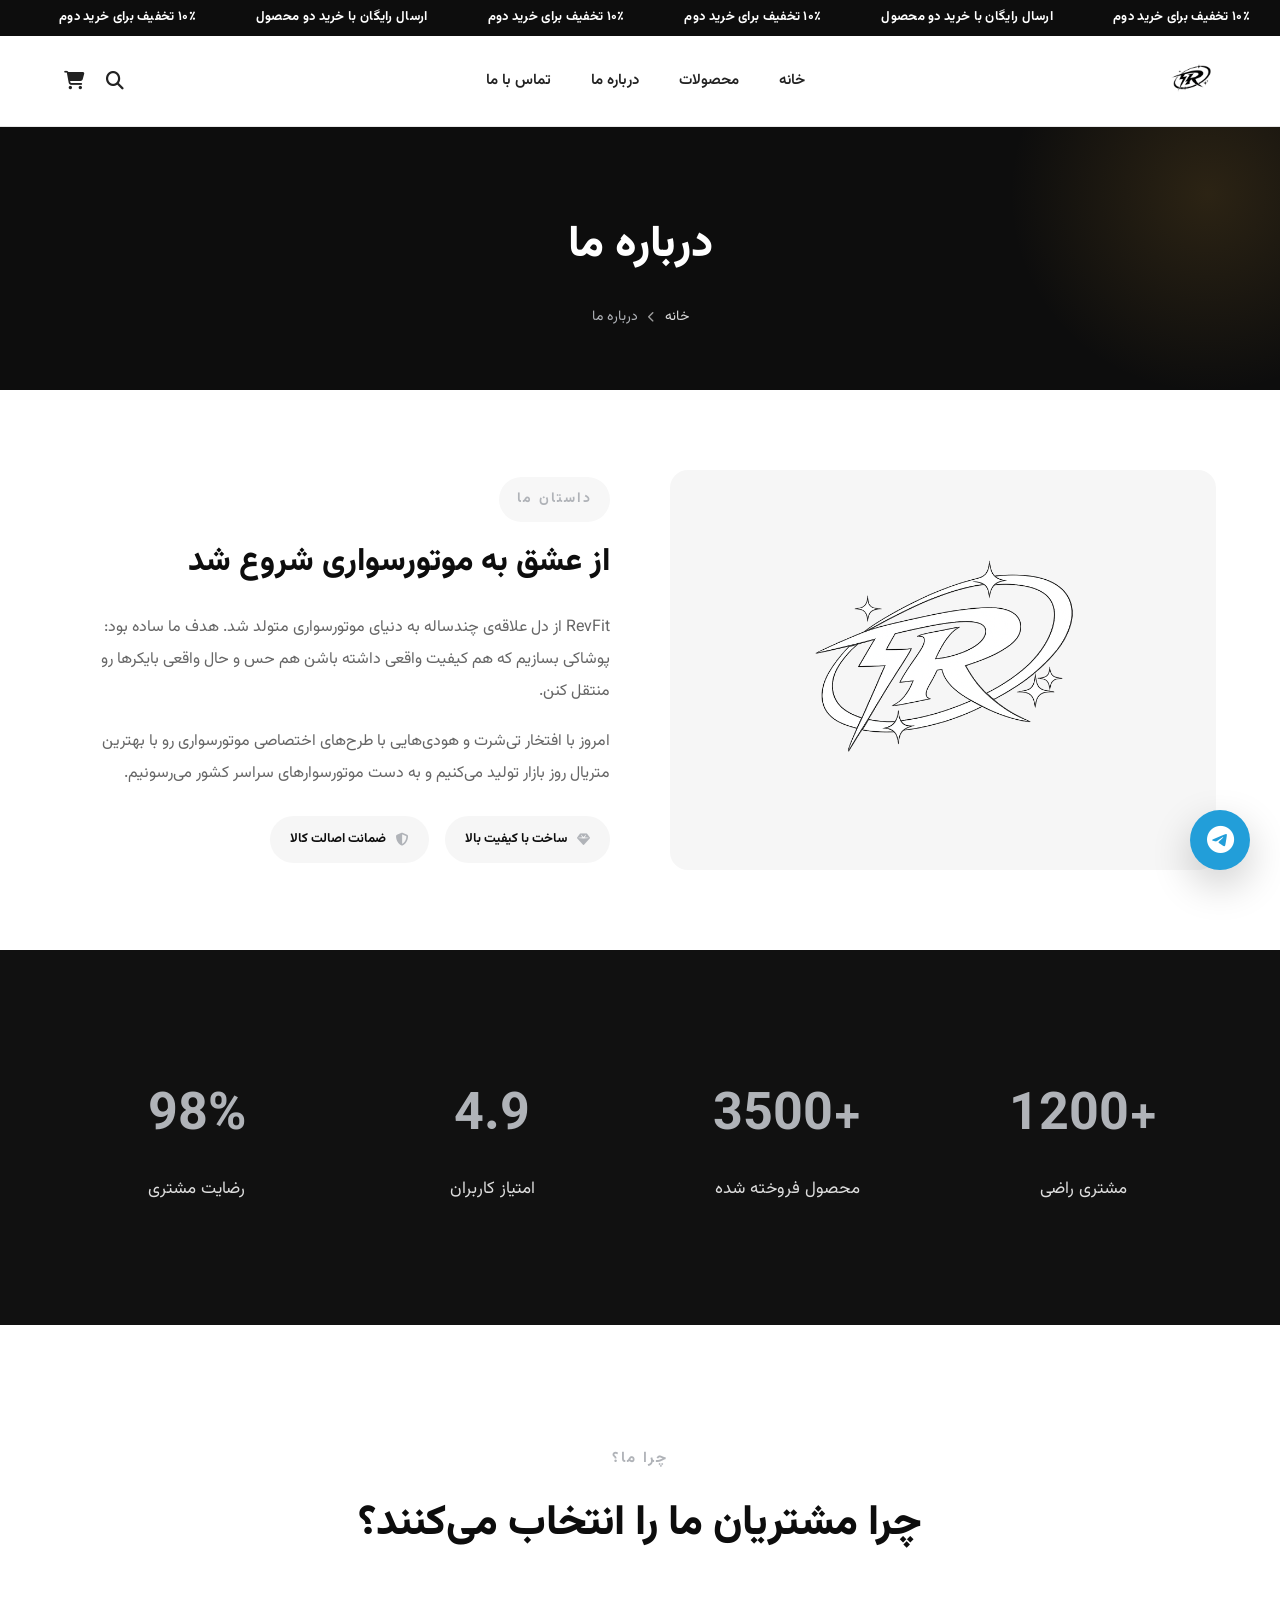
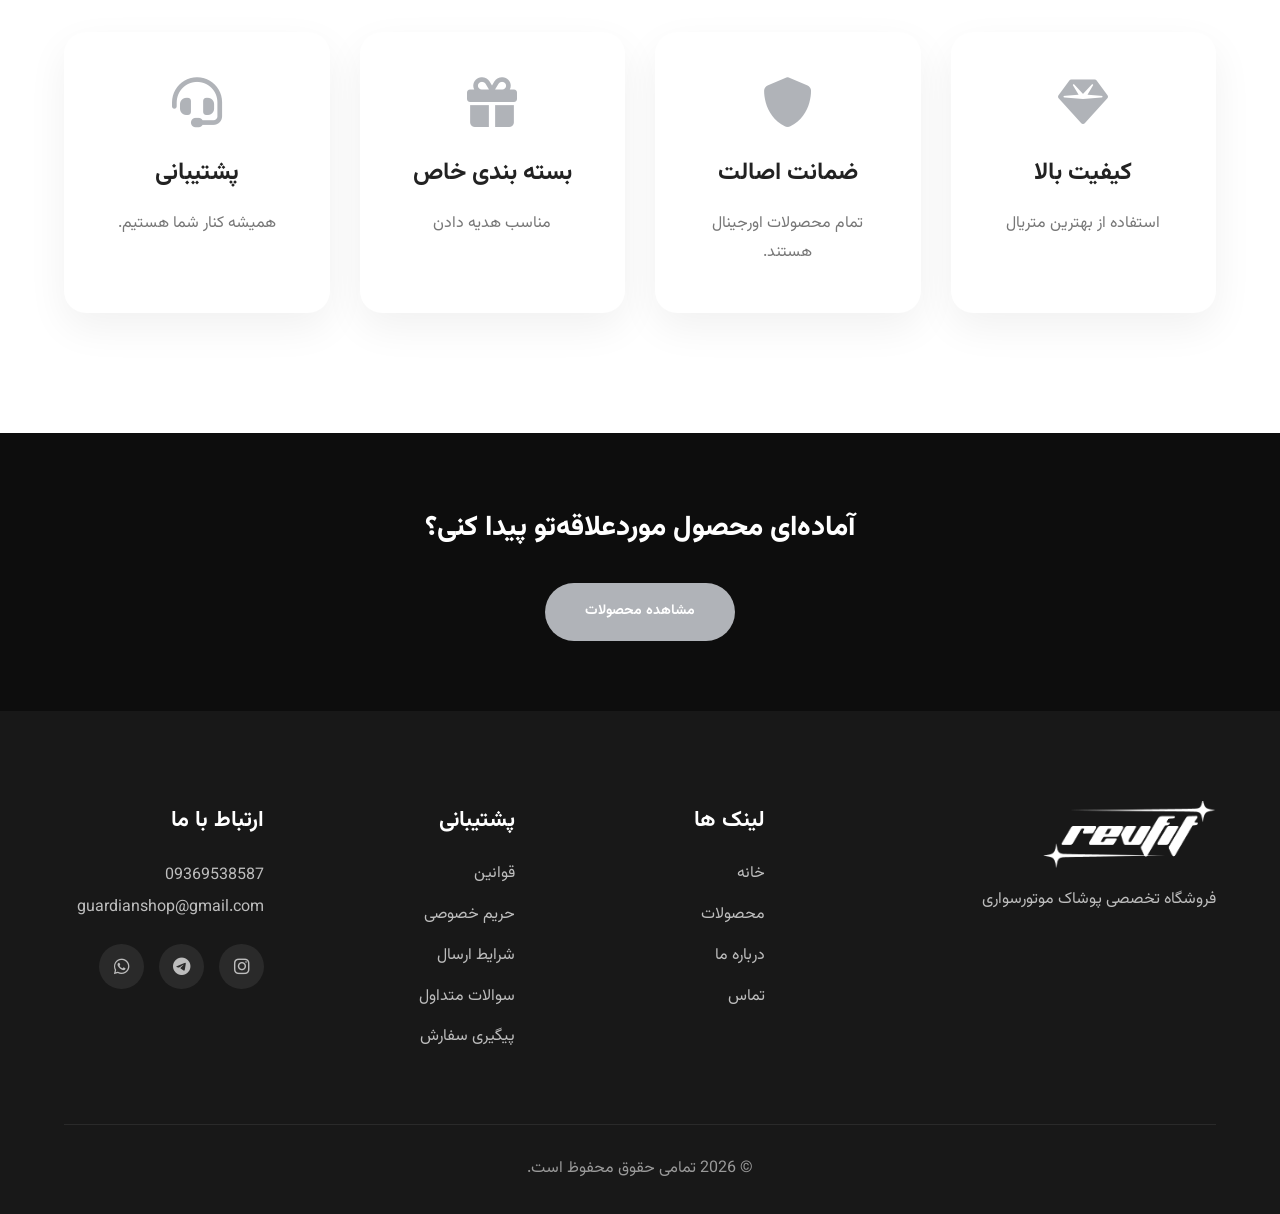
==== commit e9597c60: "home page slider fix" ====
--- a/html/about.html
+++ b/html/about.html
@@ -11,7 +11,7 @@
 
     <title>درباره ما | RevFit</title>
 
-    <link rel="icon" type="image/png" href="../images//logo1_transparent.png">
+    <link rel="icon" type="image/png" href="../images//slider2 (2).png">
 
 
     <link rel="stylesheet" href="../css/style.css">
@@ -174,7 +174,7 @@
 
             <div class="story-image">
 
-                <img src="../images//product1.png" alt="Guardian Shop">
+                <img src="../images//Gemini_Generated_Image_x0wviwx0wviwx0wv.png" alt="Guardian Shop">
 
             </div>
 
--- a/css/products.css
+++ b/css/products.css
@@ -563,283 +563,160 @@
 
 
 /*==================================================
-        HOVER ACTIONS ROW (quick view / cart / wishlist)
-==================================================*/
-
-.product-actions{
+        PRODUCT RATING (on card)
+==================================================*/
+
+.product-rating{
 
 display:flex;
 
 align-items:center;
 
-gap:10px;
-
-max-height:0;
+justify-content:center;
+
+gap:8px;
+
+margin-bottom:14px;
+
+font-size:13px;
+
+}
+
+.product-rating .stars{
+
+color:#ffc107;
+
+letter-spacing:2px;
+
+}
+
+.product-rating .stars i{
+
+font-size:13px;
+
+}
+
+.product-rating .review-count{
+
+color:var(--secondary);
+
+font-weight:500;
+
+}
+
+/*==================================================
+        TOAST
+==================================================*/
+
+.toast{
+
+position:fixed;
+
+bottom:30px;
+
+left:50%;
+
+transform:translateX(-50%) translateY(20px);
+
+background:var(--primary);
+
+color:#fff;
+
+padding:16px 28px;
+
+border-radius:50px;
+
+font-size:14px;
+
+font-weight:600;
+
+box-shadow:0 15px 40px rgba(0,0,0,.25);
 
 opacity:0;
 
-overflow:hidden;
-
-padding:0 24px;
-
-transition:var(--transition);
-
-}
-
-.product-card:hover .product-actions{
-
-max-height:70px;
+z-index:999999;
+
+transition:.3s;
+
+white-space:nowrap;
+
+}
+
+.toast.show{
 
 opacity:1;
 
-padding:0 24px 24px;
-
-}
-
-.action-icon{
-
-width:44px;
-
-min-width:44px;
-
-height:44px;
-
-border-radius:10px;
-
-background:#fff;
-
-border:1px solid var(--border);
-
-display:flex;
-
-align-items:center;
-
-justify-content:center;
-
-font-size:15px;
-
-color:var(--primary);
-
-cursor:pointer;
-
-transition:var(--transition);
-
-}
-
-.action-icon:hover{
-
-border-color:var(--gold);
-
-color:var(--gold);
-
-}
-
-.action-icon.card-wishlist-btn.active{
+transform:translateX(-50%) translateY(0);
+
+}
+
+
+/*==================================================
+        RESPONSIVE
+==================================================*/
+
+@media (max-width:768px){
+
+.page-banner{
+
+padding:60px 0 40px;
+
+}
+
+.page-banner h1{
+
+font-size:32px;
+
+}
+
+.shop-toolbar{
+
+flex-direction:column;
+
+align-items:stretch;
+
+}
+
+.toolbar-search{
+
+max-width:100%;
+
+}
+
+.toolbar-sort{
+
+justify-content:space-between;
+
+}
+
+}
+
+@media (max-width:480px){
+
+.pagination button{
+
+min-width:38px;
+
+height:38px;
+
+padding:0 10px;
+
+font-size:13px;
+
+}
+
+}
+
+.card-out-of-stock-label{
+
+display:block;
+
+margin-top:10px;
+
+font-size:12px;
+
+font-weight:800;
 
 color:#e0445b;
 
-border-color:#e0445b;
-
-}
-
-.product-actions .add-to-cart-btn{
-
-flex:1;
-
-height:44px;
-
-border-radius:10px;
-
-background:var(--gold);
-
-color:#fff;
-
-font-weight:700;
-
-font-size:14px;
-
-font-family:inherit;
-
-border:none;
-
-cursor:pointer;
-
-transition:var(--transition);
-
-}
-
-.product-actions .add-to-cart-btn:hover{
-
-background:var(--primary);
-
-}
-
-.product-actions .add-to-cart-btn:disabled{
-
-background:var(--border);
-
-color:var(--secondary);
-
-cursor:not-allowed;
-
-}
-
-
-/*==================================================
-        PRODUCT RATING (on card)
-==================================================*/
-
-.product-rating{
-
-display:flex;
-
-align-items:center;
-
-justify-content:center;
-
-gap:8px;
-
-margin-bottom:14px;
-
-font-size:13px;
-
-}
-
-.product-rating .stars{
-
-color:#ffc107;
-
-letter-spacing:2px;
-
-}
-
-.product-rating .stars i{
-
-font-size:13px;
-
-}
-
-.product-rating .review-count{
-
-color:var(--secondary);
-
-font-weight:500;
-
-}
-
-/*==================================================
-        TOAST
-==================================================*/
-
-.toast{
-
-position:fixed;
-
-bottom:30px;
-
-left:50%;
-
-transform:translateX(-50%) translateY(20px);
-
-background:var(--primary);
-
-color:#fff;
-
-padding:16px 28px;
-
-border-radius:50px;
-
-font-size:14px;
-
-font-weight:600;
-
-box-shadow:0 15px 40px rgba(0,0,0,.25);
-
-opacity:0;
-
-z-index:999999;
-
-transition:.3s;
-
-white-space:nowrap;
-
-}
-
-.toast.show{
-
-opacity:1;
-
-transform:translateX(-50%) translateY(0);
-
-}
-
-
-/*==================================================
-        RESPONSIVE
-==================================================*/
-
-@media (max-width:768px){
-
-.page-banner{
-
-padding:60px 0 40px;
-
-}
-
-.page-banner h1{
-
-font-size:32px;
-
-}
-
-.shop-toolbar{
-
-flex-direction:column;
-
-align-items:stretch;
-
-}
-
-.toolbar-search{
-
-max-width:100%;
-
-}
-
-.toolbar-sort{
-
-justify-content:space-between;
-
-}
-
-}
-
-@media (max-width:480px){
-
-.pagination button{
-
-min-width:38px;
-
-height:38px;
-
-padding:0 10px;
-
-font-size:13px;
-
-}
-
-}
-
-.card-out-of-stock-label{
-
-display:block;
-
-margin-top:10px;
-
-font-size:12px;
-
-font-weight:800;
-
-color:#e0445b;
-
-}+}
